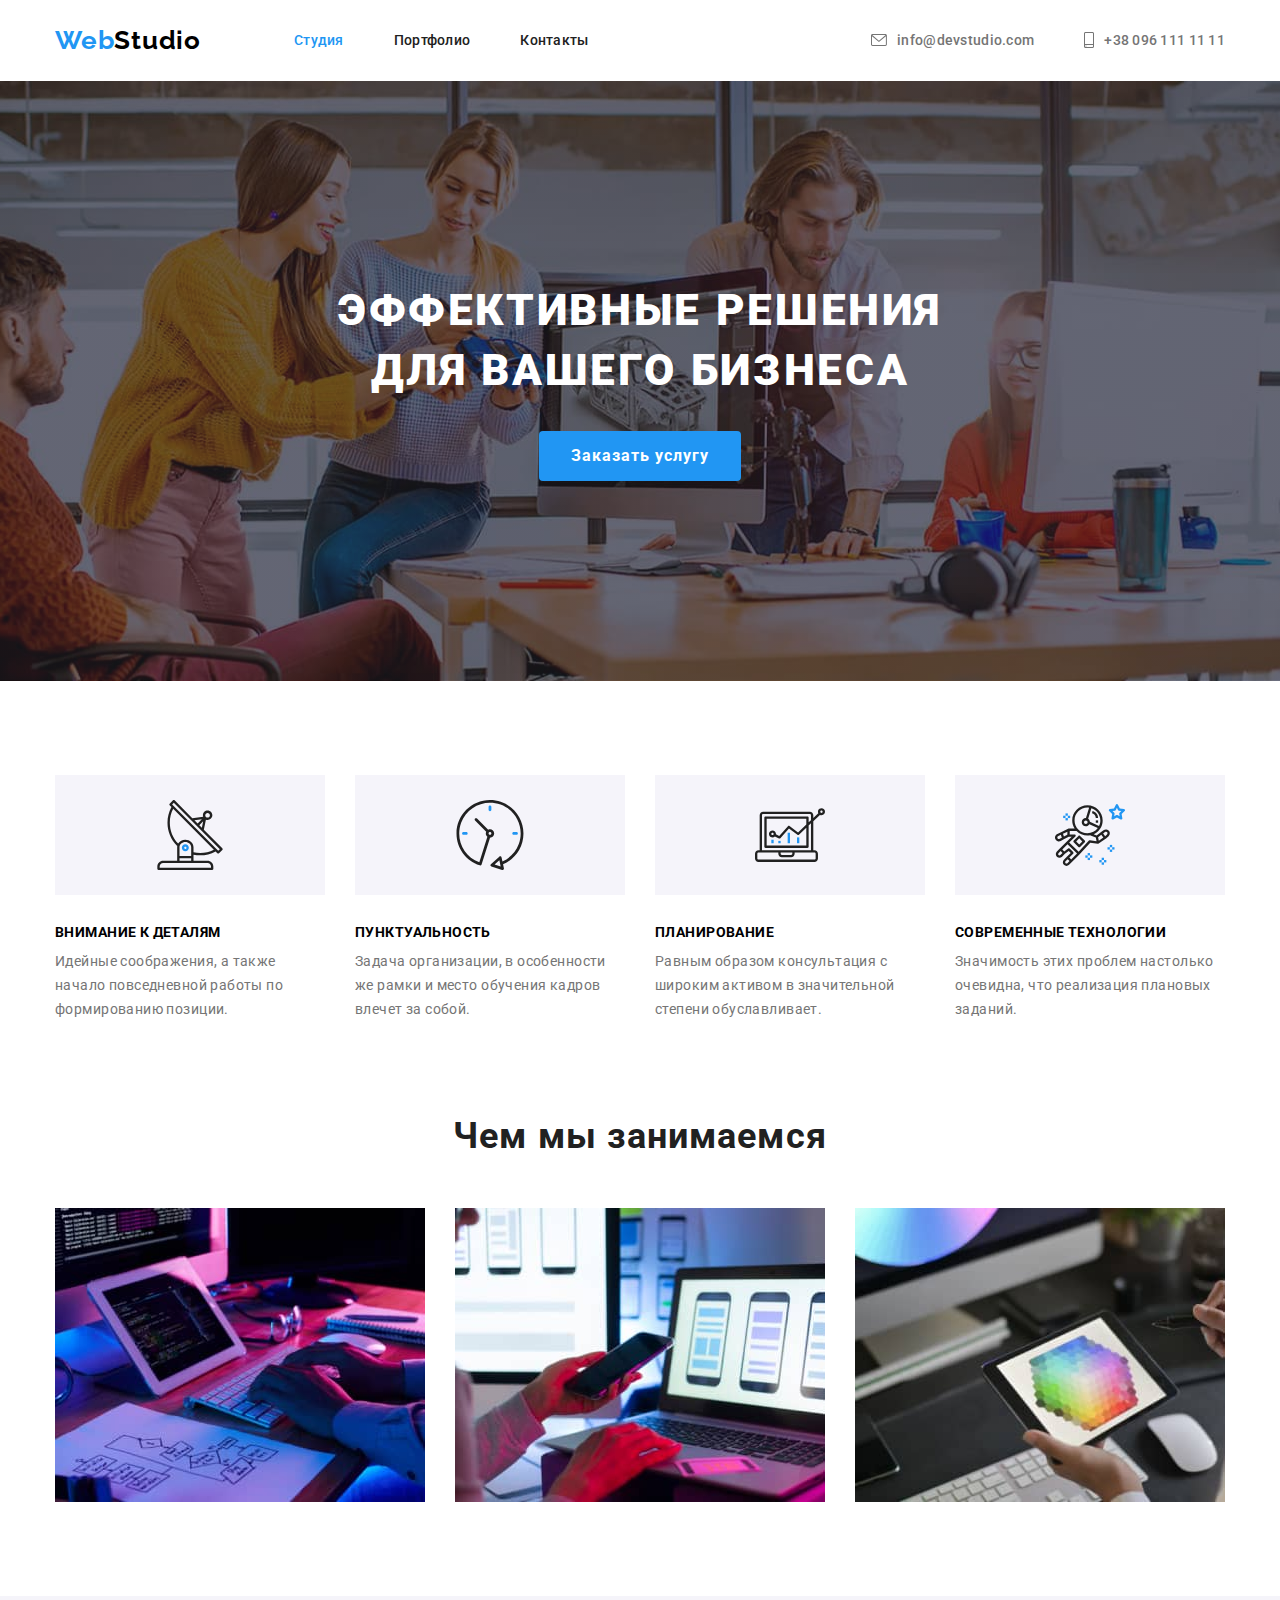
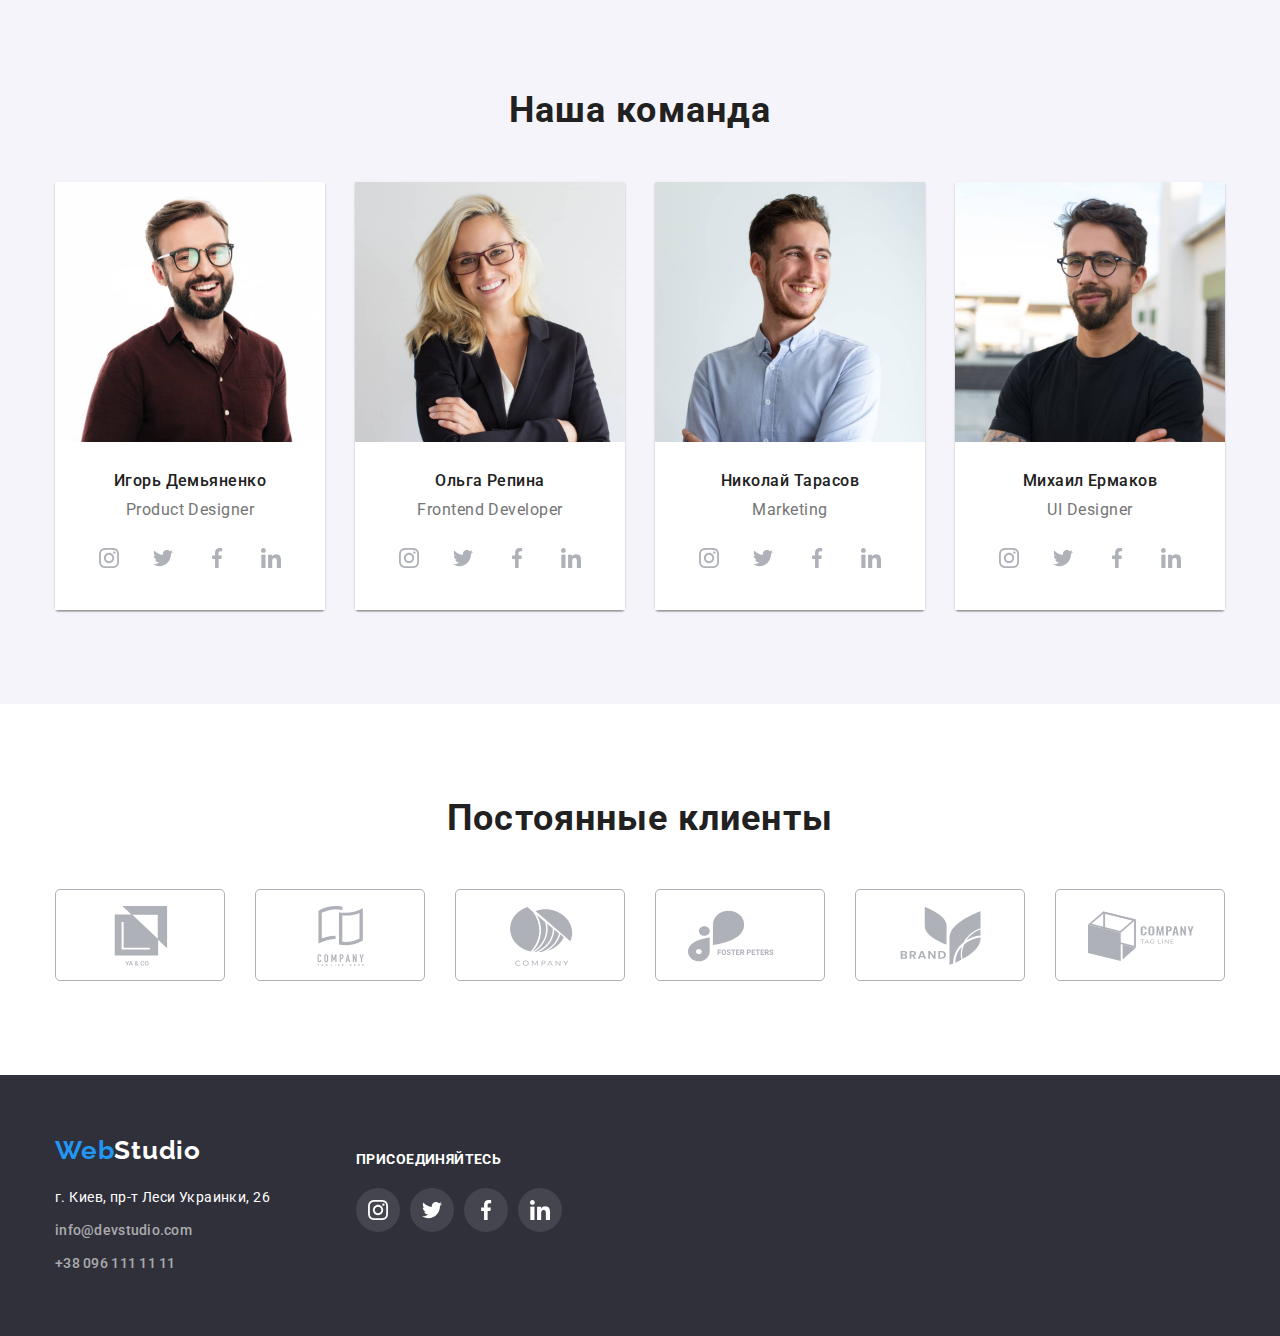
==== index.html @ ec40ec9d "copy files" ====
<!DOCTYPE html>
<html lang="ru">
  <head>
    <meta charset="UTF-8" />
    <meta http-equiv="X-UA-Compatible" content="IE=edge" />
    <meta name="viewport" content="width=device-width, initial-scale=1.0" />
    <link rel="preconnect" href="https://fonts.googleapis.com" />
    <link rel="preconnect" href="https://fonts.gstatic.com" crossorigin />
    <link
      href="https://fonts.googleapis.com/css2?family=Raleway:wght@700&family=Roboto:wght@400;500;700;900&display=swap"
      rel="stylesheet"
    />
    <title>Главная</title>
    <link
      rel="stylesheet"
      href="https://cdnjs.cloudflare.com/ajax/libs/modern-normalize/1.0.0/modern-normalize.min.css"
    />
    <link rel="stylesheet" href="./css/styles.css" />
  </head>
  <body class="body">
    <header class="header">
      <div class="container header_container">
        <a class="logo" lang="en" href="./index.html"
          ><span class="blue_logo">Web</span>Studio</a
        >

        <nav>
          <!-- Навигация -->
          <ul class="site_nav list">
            <li class="header_item">
              <a href="./index.html" class="link current">Студия</a>
            </li>
            <li class="header_item">
              <a href="./portfolio.html" class="link">Портфолио</a>
            </li>
            <li class="header_item"><a href="" class="link">Контакты</a></li>
          </ul>
        </nav>
        <div class="header_contacts">
          <ul class="site_nav list">
            <li class="header_mail">
              <a href="mailto:info@devstudio.com" class="link contacts_center">
                <svg class="header_mail_icon">
                  <use href="./images/sprite.svg#icon-mail"></use>
                </svg>
                info@devstudio.com</a
              >
            </li>
            <li class="header_tel">
              <a href="tel:+380961111111" class="link contacts_center">
                <svg class="header_tel_icon">
                  <use href="./images/sprite.svg#icon-tel"></use>
                </svg>
                +38 096 111 11 11</a
              >
            </li>
          </ul>
        </div>
      </div>
    </header>
    <main>
      <!-- Герой  -->

      <section class="hero">
        <div class="container hero_container">
          <h1 class="hero_header">Эффективные решения для вашего бизнеса</h1>
          <button type="button" class="button">Заказать услугу</button>
        </div>
      </section>

      <!-- Особенности  -->

      <section class="features">
        <div class="container">
          <h2 class="visually-hidden">Особенности</h2>
          <ul class="list feautures_list">
            <li class="feautures_item">
              <div class="feauture_icon_container">
                <svg class="feauture_icon">
                  <use href="./images/sprite.svg#icon-antenna-1"></use>
                </svg>
              </div>
              <h3 class="header3 features_header">Внимание к деталям</h3>
              <p class="features_desc">
                Идейные соображения, а также начало повседневной работы по
                формированию позиции.
              </p>
            </li>
            <li class="feautures_item">
              <div class="feauture_icon_container">
                <svg class="feauture_icon">
                  <use href="./images/sprite.svg#icon-clock-1"></use>
                </svg>
              </div>
              <h3 class="header3 features_header">Пунктуальность</h3>
              <p class="features_desc">
                Задача организации, в особенности же рамки и место обучения
                кадров влечет за собой.
              </p>
            </li>
            <li class="feautures_item">
              <div class="feauture_icon_container">
                <svg class="feauture_icon">
                  <use href="./images/sprite.svg#icon-diagram-1"></use>
                </svg>
              </div>
              <h3 class="header3 features_header">Планирование</h3>
              <p class="features_desc">
                Равным образом консультация с широким активом в значительной
                степени обуславливает.
              </p>
            </li>
            <li class="feautures_item">
              <div class="feauture_icon_container">
                <svg class="feauture_icon">
                  <use href="./images/sprite.svg#icon-astronaut-1"></use>
                </svg>
              </div>
              <h3 class="header3 features_header">Современные технологии</h3>
              <p class="features_desc">
                Значимость этих проблем настолько очевидна, что реализация
                плановых заданий.
              </p>
            </li>
          </ul>
        </div>
      </section>

      <!-- Услуги  -->

      <section class="services">
        <div class="container">
          <h2 class="header2">Чем мы занимаемся</h2>
          <ul class="list services_list">
            <li class="services_item">
              <img
                src="./images/service01.jpg"
                alt="Услуга 1"
                width="370"
                height="294"
              />
            </li>
            <li class="services_item">
              <img
                src="./images/service02.jpg"
                alt="Услуга 2"
                width="370"
                height="294"
              />
            </li>
            <li class="services_item">
              <img
                src="./images/service03.jpg"
                alt="Услуга 3"
                width="370"
                height="294"
              />
            </li>
          </ul>
        </div>
      </section>

      <!-- Команда  -->

      <section class="team">
        <div class="container team_section">
          <h2 class="header2">Наша команда</h2>
          <ul class="list team_list">
            <li class="team_list_item">
              <img
                src="./images/teamate01.jpg"
                alt="Teamate 1"
                width="270"
                height="260"
              />
              <div class="team_text">
                <h3 class="team_header">Игорь Демьяненко</h3>
                <p class="team_position">Product Designer</p>
                <ul class="social_list list">
                  <li class="social_item">
                    <a href="" class="social_link link">
                      <svg class="social_icon">
                        <use href="./images/sprite.svg#icon-instagram"></use>
                      </svg>
                    </a>
                  </li>
                  <li class="social_item">
                    <a href="" class="social_link link">
                      <svg class="social_icon">
                        <use href="./images/sprite.svg#icon-twitter"></use>
                      </svg>
                    </a>
                  </li>
                  <li class="social_item">
                    <a href="" class="social_link link">
                      <svg class="social_icon">
                        <use href="./images/sprite.svg#icon-facebook"></use>
                      </svg>
                    </a>
                  </li>
                  <li class="social_item">
                    <a href="" class="social_link link">
                      <svg class="social_icon">
                        <use href="./images/sprite.svg#icon-linkedin"></use>
                      </svg>
                    </a>
                  </li>
                </ul>
              </div>
            </li>
            <li class="team_list_item">
              <img
                src="./images/teamate02.jpg"
                alt="Teamate 2"
                width="270"
                height="260"
              />
              <div class="team_text">
                <h3 class="team_header">Ольга Репина</h3>
                <p class="team_position">Frontend Developer</p>
                <ul class="social_list list">
                  <li class="social_item">
                    <a href="" class="social_link link">
                      <svg class="social_icon">
                        <use href="./images/sprite.svg#icon-instagram"></use>
                      </svg>
                    </a>
                  </li>
                  <li class="social_item">
                    <a href="" class="social_link link">
                      <svg class="social_icon">
                        <use href="./images/sprite.svg#icon-twitter"></use>
                      </svg>
                    </a>
                  </li>
                  <li class="social_item">
                    <a href="" class="social_link link">
                      <svg class="social_icon">
                        <use href="./images/sprite.svg#icon-facebook"></use>
                      </svg>
                    </a>
                  </li>
                  <li class="social_item">
                    <a href="" class="social_link link">
                      <svg class="social_icon">
                        <use href="./images/sprite.svg#icon-linkedin"></use>
                      </svg>
                    </a>
                  </li>
                </ul>
              </div>
            </li>
            <li class="team_list_item">
              <img
                src="./images/teamate03.jpg"
                alt="Teamate 3"
                width="270"
                height="260"
              />
              <div class="team_text">
                <h3 class="team_header">Николай Тарасов</h3>
                <p class="team_position">Marketing</p>
                <ul class="social_list list">
                  <li class="social_item">
                    <a href="" class="social_link link">
                      <svg class="social_icon">
                        <use href="./images/sprite.svg#icon-instagram"></use>
                      </svg>
                    </a>
                  </li>
                  <li class="social_item">
                    <a href="" class="social_link link">
                      <svg class="social_icon">
                        <use href="./images/sprite.svg#icon-twitter"></use>
                      </svg>
                    </a>
                  </li>
                  <li class="social_item">
                    <a href="" class="social_link link">
                      <svg class="social_icon">
                        <use href="./images/sprite.svg#icon-facebook"></use>
                      </svg>
                    </a>
                  </li>
                  <li class="social_item">
                    <a href="" class="social_link link">
                      <svg class="social_icon">
                        <use href="./images/sprite.svg#icon-linkedin"></use>
                      </svg>
                    </a>
                  </li>
                </ul>
              </div>
            </li>
            <li class="team_list_item">
              <img
                src="./images/teamate04.jpg"
                alt="Teamate 4"
                width="270"
                height="260"
              />
              <div class="team_text">
                <h3 class="team_header">Михаил Ермаков</h3>
                <p class="team_position">UI Designer</p>
                <ul class="social_list list">
                  <li class="social_item">
                    <a href="" class="social_link link">
                      <svg class="social_icon">
                        <use href="./images/sprite.svg#icon-instagram"></use>
                      </svg>
                    </a>
                  </li>
                  <li class="social_item">
                    <a href="" class="social_link link">
                      <svg class="social_icon">
                        <use href="./images/sprite.svg#icon-twitter"></use>
                      </svg>
                    </a>
                  </li>
                  <li class="social_item">
                    <a href="" class="social_link link">
                      <svg class="social_icon">
                        <use href="./images/sprite.svg#icon-facebook"></use>
                      </svg>
                    </a>
                  </li>
                  <li class="social_item">
                    <a href="" class="social_link link">
                      <svg class="social_icon">
                        <use href="./images/sprite.svg#icon-linkedin"></use>
                      </svg>
                    </a>
                  </li>
                </ul>
              </div>
            </li>
          </ul>
        </div>
      </section>
    </main>

    <section class="clients">
      <div class="container">
        <h2 class="header2">Постоянные клиенты</h2>
        <ul class="list clients_list">
          <li class="clients_item">
            <button class="client_button" type="button">
              <svg class="client_icon" width="106px" height="60px">
                <use href="./images/sprite.svg#icon-company01"></use>
              </svg>
            </button>
          </li>
          <li class="clients_item">
            <button class="client_button">
              <svg class="client_icon" width="106px" height="60px">
                <use href="./images/sprite.svg#icon-company02"></use>
              </svg>
            </button>
          </li>
          <li class="clients_item">
            <button class="client_button">
              <svg class="client_icon" width="106px" height="60px">
                <use href="./images/sprite.svg#icon-company03"></use>
              </svg>
            </button>
          </li>
          <li class="clients_item">
            <button class="client_button">
              <svg class="client_icon" width="106px" height="60px">
                <use href="./images/sprite.svg#icon-company04"></use>
              </svg>
            </button>
          </li>
          <li class="clients_item">
            <button class="client_button">
              <svg class="client_icon" width="106px" height="60px">
                <use href="./images/sprite.svg#icon-company05"></use>
              </svg>
            </button>
          </li>
          <li class="clients_item">
            <button class="client_button">
              <svg class="client_icon" width="106px" height="60px">
                <use href="./images/sprite.svg#icon-company06"></use>
              </svg>
            </button>
          </li>
        </ul>
      </div>
    </section>

    <footer class="site_footer">
      <div class="container">
        <div class="footer_contacts">
          <a class="logo" lang="en" href="./index.html"
            ><span class="blue_logo">Web</span>Studio</a
          >
          <address>
            <p class="address">г. Киев, пр-т Леси Украинки, 26</p>
          </address>
          <ul class="site_nav list footer_contacts">
            <li class="footer_contacts_item">
              <a href="mailto:info@devstudio.com" class="link"
                >info@devstudio.com</a
              >
            </li>
            <li>
              <a href="tel:+380961111111" class="link">+38 096 111 11 11</a>
            </li>
          </ul>
        </div>
        <div class="social_footer">
          <p class="header3">присоединяйтесь</p>
          <ul class="social_list list">
            <li class="social_item">
              <a href="" class="social_link link">
                <svg class="social_icon">
                  <use href="./images/sprite.svg#icon-instagram"></use>
                </svg>
              </a>
            </li>
            <li class="social_item">
              <a href="" class="social_link link">
                <svg class="social_icon">
                  <use href="./images/sprite.svg#icon-twitter"></use>
                </svg>
              </a>
            </li>
            <li class="social_item">
              <a href="" class="social_link link">
                <svg class="social_icon">
                  <use href="./images/sprite.svg#icon-facebook"></use>
                </svg>
              </a>
            </li>
            <li class="social_item">
              <a href="" class="social_link link">
                <svg class="social_icon">
                  <use href="./images/sprite.svg#icon-linkedin"></use>
                </svg>
              </a>
            </li>
          </ul>
        </div>
      </div>
    </footer>
  </body>
</html>
---- css/styles.css ----
:root {
  --white: #fff;
  --black: #000;
  --grey: #757575;
  --icon_grey: #afb1b8;
  --blue: #2196f3;
  --dark_bg: #2f303a;
  --dark_text: #212121;
  --button_grey: #f5f4fa;
}

p,
h1,
h2,
h3 {
  margin: 0;
}

ul {
  margin: 0;
  padding-left: 0;
}

img {
  display: block;
  max-width: 100%;
  height: auto;
}

/* common */

.body {
  color: var(--grey);
  font-family: roboto;
  font-size: 14px;
  font-weight: 400;
}

.list {
  list-style: none;
}

.visually-hidden {
  position: absolute;
  width: 1px;
  height: 1px;
  margin: -1px;
  padding: 0;
  overflow: hidden;
  border: 0;
  clip: rect(0 0 0 0);
}

.container {
  margin: 0 auto;
  padding-left: 15px;
  padding-right: 15px;
  width: 1200px;
  box-sizing: border-box;
}

/* header */

.logo {
  color: var(--black);
  font-family: raleway;
  font-size: 26px;
  font-weight: 700;
  text-decoration: none;
  font-style: normal;
  line-height: 1.19;
  letter-spacing: 0.03em;
  margin-right: 93px;
}

.blue_logo {
  color: var(--blue);
}

.header {
  display: flex;
}

.header_border {
  border-bottom: 1px solid #ececec;
}

.header_container {
  padding-top: 25px;
  padding-bottom: 25px;
  display: flex;
  align-items: center;
  padding-left: 15px;
  padding-right: 15px;
}

.header_item:not(:last-child) {
  margin-right: 50px;
}

.header_contacts {
  margin-left: auto;
}

.contacts_center {
  display: flex;
  align-items: center;
}

.header_mail {
  margin-right: 50px;
}

.header_mail_icon {
  display: inline-block;
  content: "";
  width: 16px;
  height: 12px;
  fill: currentColor;
  margin-right: 10px;
}

.header_tel_icon {
  display: inline-block;
  content: "";
  width: 10px;
  height: 16px;
  fill: currentColor;
  margin-right: 10px;
}

.site_nav {
  font-style: normal;
  font-weight: 500;
  font-size: 14px;
  line-height: 1.71;
  letter-spacing: 0.02em;
  display: flex;
}

.site_nav .link {
  color: var(--dark_text);
  text-decoration: none;
}

.header_contacts .link {
  color: var(--grey);
}

.site_nav .link:hover,
.site_nav .link:focus {
  color: var(--blue);
}

.site_nav .link.current {
  color: var(--blue);
}

.hero_header {
  text-transform: uppercase;
  font-family: Roboto;
  font-style: normal;
  font-weight: 900;
  font-size: 44px;
  line-height: 1.36;
  letter-spacing: 0.06em;
  margin-bottom: 30px;
}

.header2 {
  color: var(--dark_text);
  font-style: normal;
  font-weight: 700;
  font-size: 36px;
  line-height: 1.16;
  text-align: center;
  letter-spacing: 0.03em;
  margin-bottom: 50px;
}

/* hero section */

.hero {
  background-image: linear-gradient(
      rgba(47, 48, 58, 0.4),
      rgba(47, 48, 58, 0.4)
    ),
    url(../images/hero_bg.jpg);
  background-repeat: no-repeat;
  background-position: center;
  background-size: cover;
  background-color: var(--dark_bg);
  margin-left: auto;
  margin-right: auto;
  max-width: 1600px;
  color: var(--white);
  padding-top: 200px;
  padding-bottom: 200px;
  text-align: center;
}

.hero_container {
  margin: 0 auto;
  max-width: 696px;
}

.button {
  padding: 10px 32px;
  font-style: normal;
  font-size: 16px;
  line-height: 1.87;
  text-align: center;
  letter-spacing: 0.06em;
  color: var(--white);
  background-color: var(--blue);
  font-weight: 700;
  cursor: pointer;
  border-radius: 4px;
  border-width: 0;
}

/* features section*/

.features {
  padding-top: 94px;
  min-width: 1170px;
  text-align: left;
  margin: 0 auto;
}

.features_header {
  margin-bottom: 10px;
}

.feautures_list {
  display: flex;
  margin-left: -30px;
}

.feauture_icon_container {
  display: flex;
  justify-content: center;
  align-items: center;
  width: 270px;
  height: 120px;
  margin-bottom: 30px;
  background-color: var(--button_grey);
}

.feauture_icon {
  width: 70px;
  height: 70px;
}

.feautures_item {
  flex-basis: calc(100% / 4 * 30px);
  margin-left: 30px;
}

.header3 {
  color: var(--black);
  font-weight: 700;
  text-transform: uppercase;
  font-style: normal;
  font-size: 14px;
  line-height: 1.14;
  letter-spacing: 0.03em;
}

.features_desc {
  font-style: normal;
  font-weight: normal;
  font-size: 14px;
  line-height: 1.71;
  letter-spacing: 0.03em;
  max-width: 270px;
}

/* services */

.services {
  padding-top: 94px;
  padding-bottom: 94px;
}

.services_list {
  display: flex;
}

.services_item:not(:last-child) {
  margin-right: 30px;
}

/* team section */

.team {
  color: var(--grey);
  background-color: #f5f4fa;
  font-size: 16px;
  padding-top: 94px;
  padding-bottom: 94px;
}

/* .team_section {
} */

.team_list {
  display: flex;
  margin-right: -30px;
}

.team_list_item {
  width: calc((100% - 120px) / 4);
  box-shadow: 0px 1px 3px rgba(0, 0, 0, 0.12), 0px 1px 1px rgba(0, 0, 0, 0.14),
    0px 2px 1px rgba(0, 0, 0, 0.2);
  border-radius: 0px 0px 4px 4px;
}

.team_list_item:not(:last-child) {
  margin-right: 30px;
}

.team_header {
  color: var(--dark_text);
  text-transform: none;
  font-style: normal;
  font-weight: 500;
  font-size: 16px;
  line-height: 1.18;
  text-align: center;
  letter-spacing: 0.03em;
  margin-bottom: 10px;
}

.team_position {
  color: var(--grey);
  font-style: normal;
  font-weight: 400;
  font-size: 16px;
  line-height: 1.18;
  text-align: center;
  letter-spacing: 0.03em;
  margin-bottom: 16px;
}

.team .header3 {
  color: var(--dark_text);
  text-transform: none;
  font-size: 16px;
}

.team_text {
  padding: 30px;
  background: var(--white);
}

.social_list {
  display: flex;
  justify-content: center;
}

.social_item {
  width: 44px;
  height: 44px;
}

.social_item + .social_item {
  margin-left: 10px;
}

.social_link {
  display: flex;
  align-items: center;
  justify-content: center;
  width: 100%;
  height: 100%;
  border-radius: 50%;
  background-color: var(--white);
}

.social_link:hover,
.social_link:focus {
  background-color: var(--blue);
}

.social_link:hover .social_icon,
.social_link:focus .social_icon {
  fill: var(--white);
}

.social_icon {
  fill: var(--icon_grey);
  width: 20px;
  height: 20px;
}

/* clients section */

.clients {
  padding-top: 94px;
  padding-bottom: 94px;
}

.client_button {
  padding: 16px 32px;
  width: 170px;
  height: 92px;
  border: 1px solid #afb1b8;
  border-radius: 5px;
  fill: var(--icon_grey);
  background-color: var(--white);
  cursor: pointer;
}

.client_icon {
  display: flex;
  justify-content: center;
  align-items: center;
}

.client_button:hover,
.client_button:focus {
  fill: var(--blue);
  border: 1px solid var(--blue);
}

.clients_list {
  display: flex;
}

.clients_item:not(:last-child) {
  padding-right: 30px;
}

/* footer section */

.site_footer {
  background-color: var(--dark_bg);
  color: var(--white);
  padding-top: 60px;
  padding-bottom: 60px;
}

.site_footer .container {
  display: flex;
}

.social_footer .header3 {
  display: block;
  padding-top: 17px;
  color: var(--white);
  margin-bottom: 20px;
}

.footer_contacts {
  display: block;
  width: 231px;
  margin-right: 70px;
}

.social_footer {
  width: 206px;
}

.social_footer .social_link {
  background: rgba(255, 255, 255, 0.1);
}

.social_footer .social_icon {
  fill: var(--white);
}

.social_footer .social_link:hover,
.social_footer .social_link:focus {
  background-color: var(--blue);
}

.footer_contacts_item {
  margin-bottom: 9px;
}

.site_footer .logo {
  color: var(--white);
}

.site_footer .link {
  color: rgba(255, 255, 255, 0.6);
  text-decoration: none;
}

.address {
  margin-top: 20px;
  margin-bottom: 9px;
  font-style: normal;
  font-weight: 400;
  font-size: 14px;
  line-height: 1.71;
  letter-spacing: 0.03em;
}

/* portfolio page */

.portfolio {
  padding-top: 94px;
  padding-bottom: 94px;
}

.port_buttons {
  display: flex;
  justify-content: center;
  margin-bottom: 50px;
}

.port_buttons_item:not(:last-child) {
  margin-right: 8px;
}

.port_button {
  color: var(--dark_text);
  background-color: var(--button_grey);
  font-family: Roboto;
  font-style: normal;
  font-weight: 500;
  font-size: 16px;
  line-height: 1.62;
  text-align: center;
  letter-spacing: 0.03em;
  cursor: pointer;
  border: 0px;
  border-radius: 4px;
  padding: 6px 22px 6px 22px;
}

.port_button.current {
  color: var(--white);
  background-color: var(--blue);
}

.port_button:hover,
.port_button:focus {
  box-shadow: 0px 3px 1px rgba(0, 0, 0, 0.1), 0px 1px 2px rgba(0, 0, 0, 0.08),
    0px 2px 2px rgba(0, 0, 0, 0.12);
  cursor: pointer;
}

.gal_list {
  display: flex;
  flex-wrap: wrap;
  margin-left: -30px;
  margin-bottom: -30px;
}

.gal_list_item {
  box-sizing: border-box;
  margin-left: 30px;
  margin-bottom: 30px;
  flex-basis: calc((100% - 90px) / 3);
  border-left: 1px solid #eeeeee;
  border-right: 1px solid #eeeeee;
  border-bottom: 1px solid #eeeeee;
}

.gal_list_link:hover,
.gal_list_link:focus {
  display: block;
  box-shadow: 0px 1px 1px rgba(0, 0, 0, 0.12), 0px 4px 4px rgba(0, 0, 0, 0.06),
    1px 4px 6px rgba(0, 0, 0, 0.16);
}

.gal_list_text {
  padding: 20px 24px;
}

.gal_header {
  font-style: normal;
  font-weight: 700;
  font-size: 16px;
  line-height: 2;
  letter-spacing: 0.03em;
  color: var(--dark_text);
}

.gal_sub_header {
  font-style: normal;
  font-weight: 400;
  font-size: 16px;
  line-height: 1.87;
  letter-spacing: 0.03em;
  color: var(--grey);
}
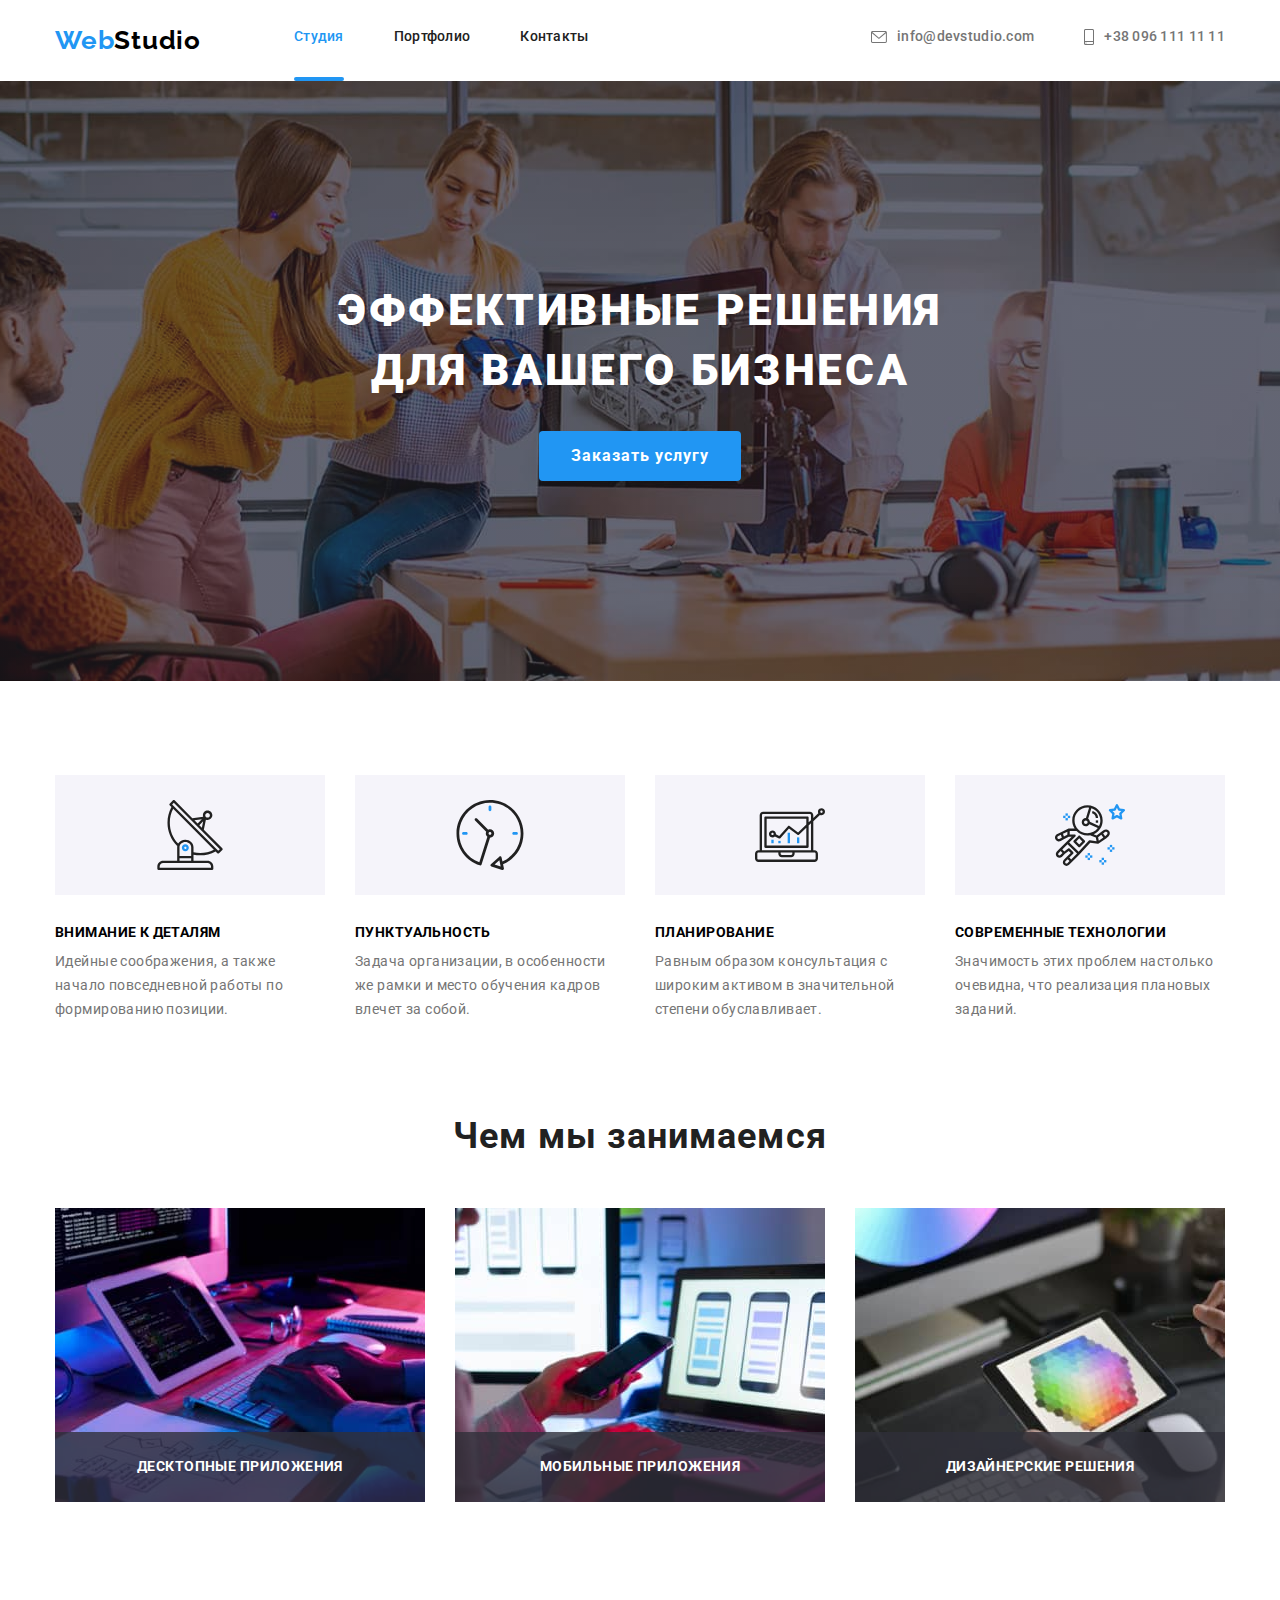
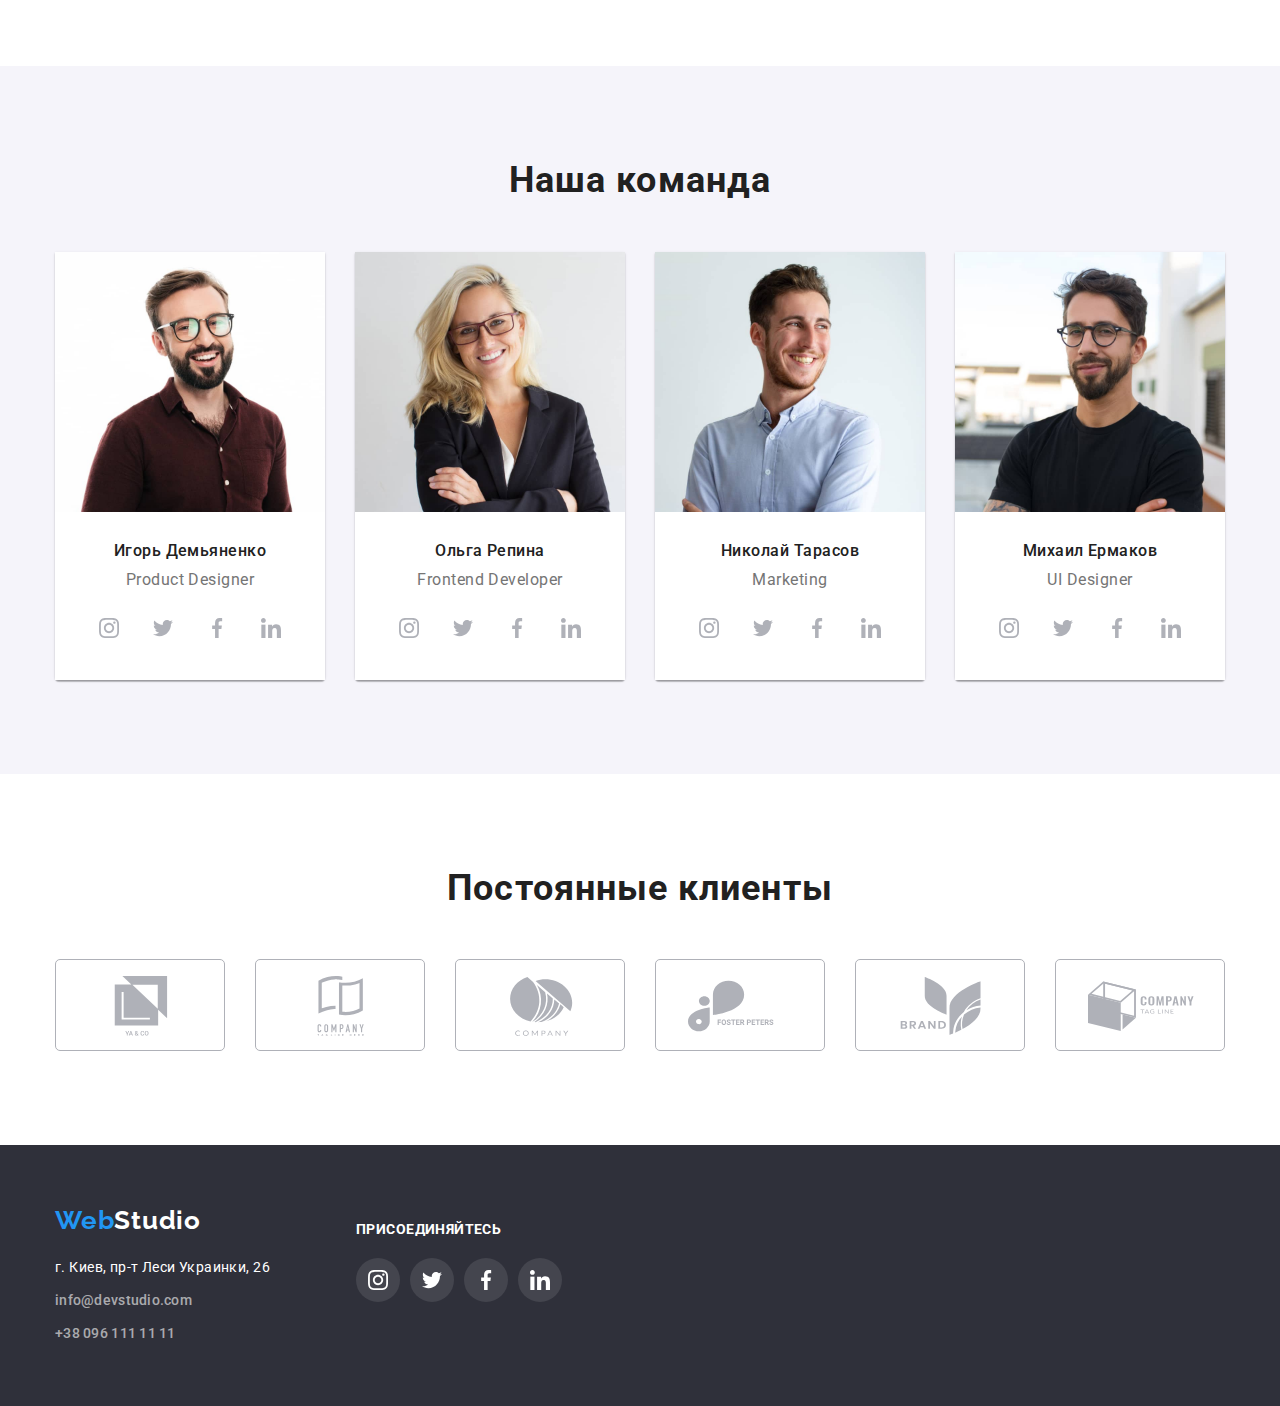
==== commit 60725a30: "save" ====
--- a/index.html
+++ b/index.html
@@ -139,6 +139,9 @@
                 width="370"
                 height="294"
               />
+              <div class="service_block">
+                <p class="header3">Десктопные приложения</p>
+              </div>
             </li>
             <li class="services_item">
               <img
@@ -147,6 +150,9 @@
                 width="370"
                 height="294"
               />
+              <div class="service_block">
+                <p class="header3">Мобильные приложения</p>
+              </div>
             </li>
             <li class="services_item">
               <img
@@ -155,6 +161,9 @@
                 width="370"
                 height="294"
               />
+              <div class="service_block">
+                <p class="header3">Дизайнерские решения</p>
+              </div>
             </li>
           </ul>
         </div>
--- a/css/styles.css
+++ b/css/styles.css
@@ -71,6 +71,7 @@
   line-height: 1.19;
   letter-spacing: 0.03em;
   margin-right: 93px;
+  margin-bottom: 25px;
 }
 
 .blue_logo {
@@ -87,7 +88,6 @@
 
 .header_container {
   padding-top: 25px;
-  padding-bottom: 25px;
   display: flex;
   align-items: center;
   padding-left: 15px;
@@ -100,6 +100,7 @@
 
 .header_contacts {
   margin-left: auto;
+  margin-bottom: 32px;
 }
 
 .contacts_center {
@@ -153,7 +154,20 @@
 }
 
 .site_nav .link.current {
+  display: flex;
+  flex-direction: column;
+  align-items: center;
   color: var(--blue);
+}
+
+.link.current::after {
+  display: block;
+  content: "";
+  width: 100%;
+  height: 4px;
+  margin-top: 28px;
+  background-color: #2196f3;
+  border-radius: 2px;
 }
 
 .hero_header {
@@ -291,6 +305,22 @@
   margin-right: 30px;
 }
 
+.service_block {
+  width: 370px;
+  height: 70px;
+  background: rgba(47, 48, 58, 0.8);
+  display: flex;
+  justify-content: center;
+  align-items: center;
+  mix-blend-mode: normal;
+  position: relative;
+  bottom: 70px;
+}
+
+.service_block .header3 {
+  color: var(--white);
+}
+
 /* team section */
 
 .team {
@@ -560,8 +590,13 @@
   border-bottom: 1px solid #eeeeee;
 }
 
+.gal_list_link {
+  text-decoration: none;
+}
+
 .gal_list_link:hover,
 .gal_list_link:focus {
+  transform: translatex(0);
   display: block;
   box-shadow: 0px 1px 1px rgba(0, 0, 0, 0.12), 0px 4px 4px rgba(0, 0, 0, 0.06),
     1px 4px 6px rgba(0, 0, 0, 0.16);
@@ -588,3 +623,35 @@
   letter-spacing: 0.03em;
   color: var(--grey);
 }
+
+.gal_image {
+  position: relative;
+  overflow: hidden;
+}
+
+.gal_image:hover .gal_overlay,
+.gal_image:focus .gal_overlay {
+  transform: translatey(0);
+}
+
+.gal_overlay {
+  position: absolute;
+  top: 0;
+  left: 0;
+  width: 100%;
+  height: 100%;
+  padding: 63px 24px;
+  background: rgba(33, 150, 243, 0.9);
+  transform: translatey(100%);
+  transition: transform 250ms ease;
+}
+
+.gal_overlay > p {
+  color: var(--white);
+  font-family: Roboto;
+  font-style: normal;
+  font-weight: normal;
+  font-size: 18px;
+  line-height: 1.56;
+  letter-spacing: 0.03em;
+}
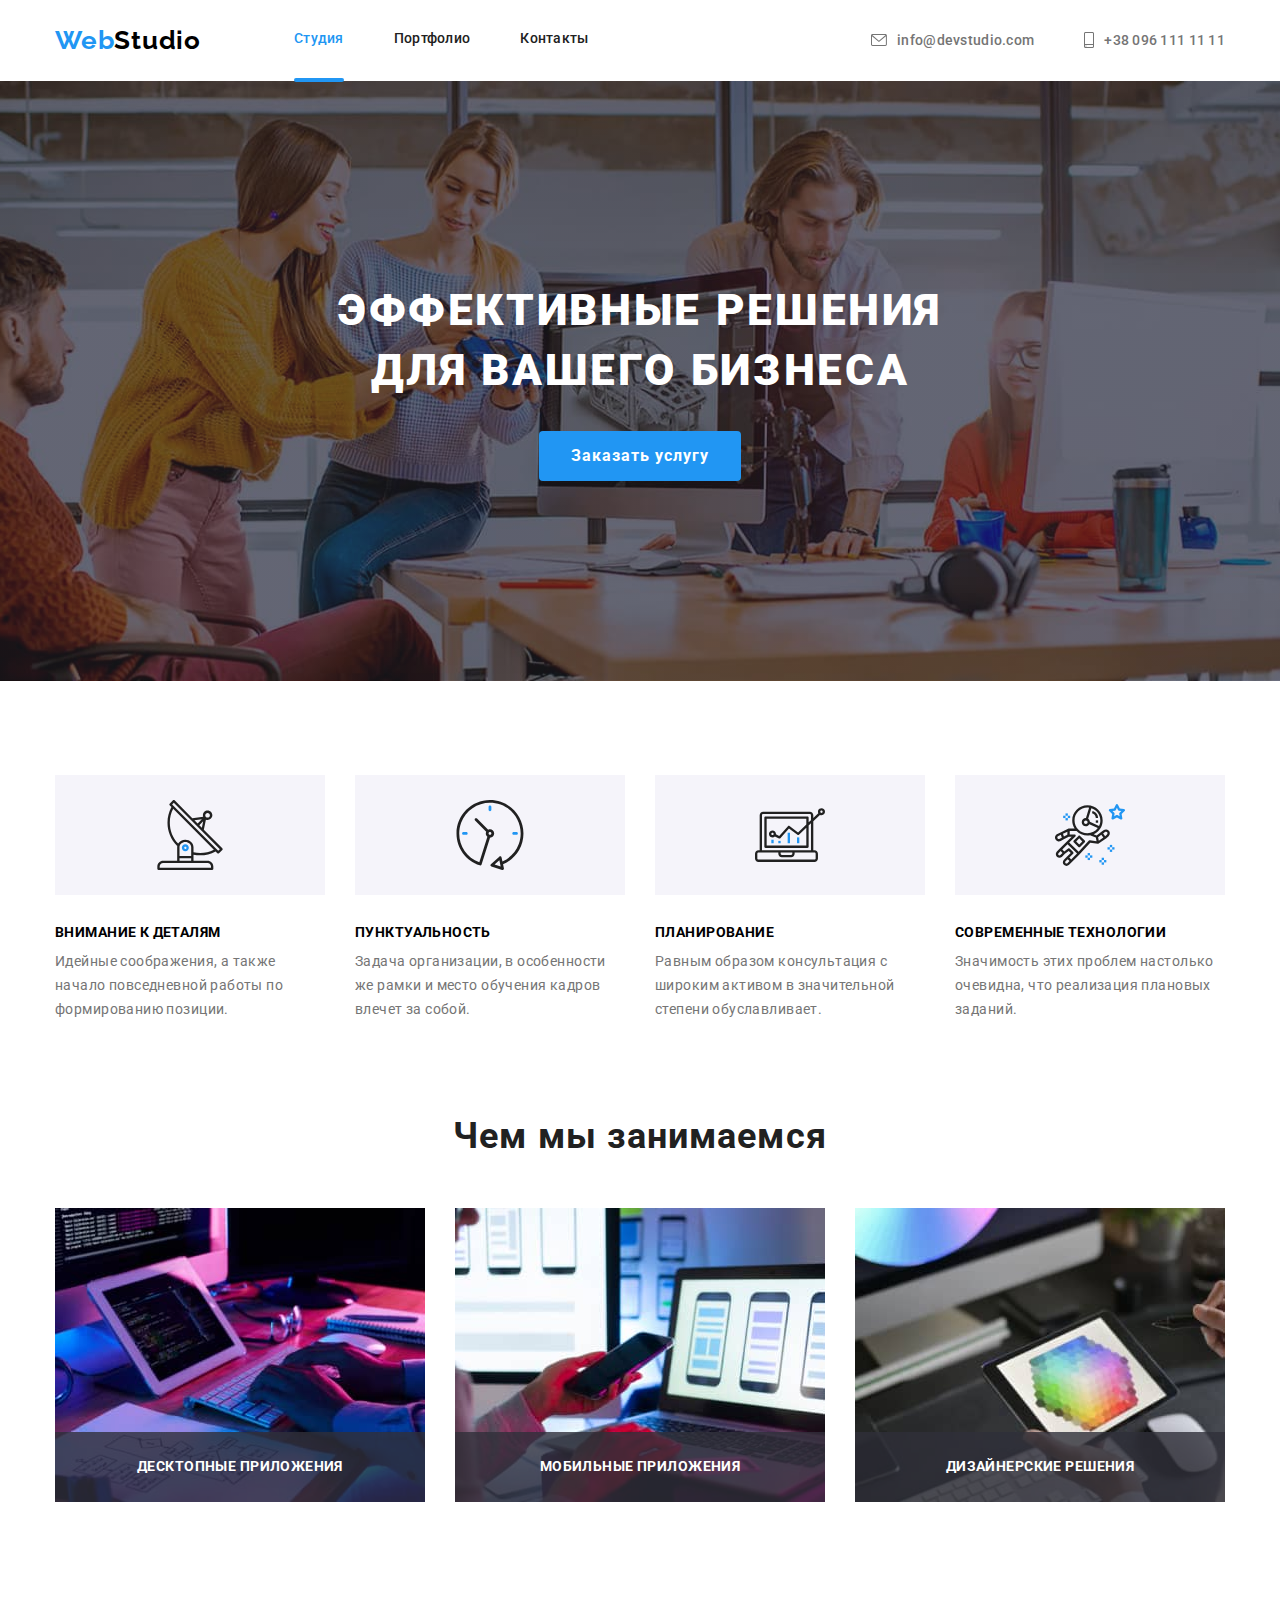
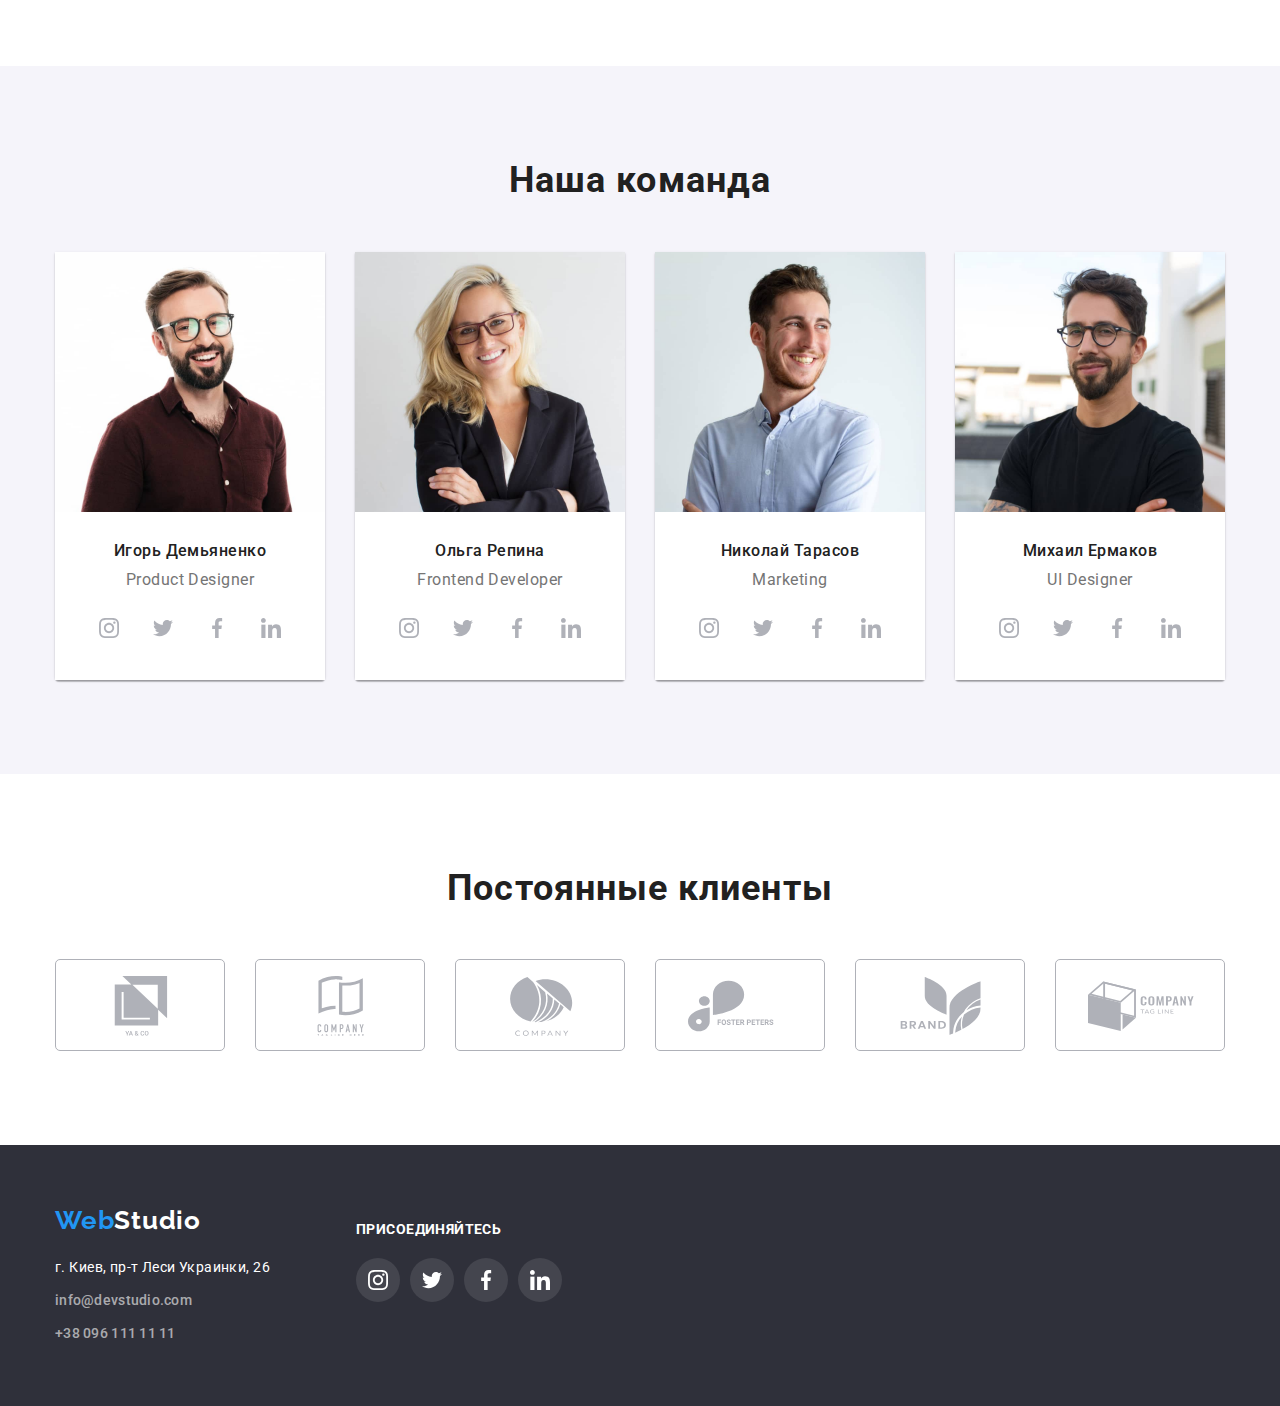
==== commit 02afb39d: "modal" ====
--- a/index.html
+++ b/index.html
@@ -64,7 +64,9 @@
       <section class="hero">
         <div class="container hero_container">
           <h1 class="hero_header">Эффективные решения для вашего бизнеса</h1>
-          <button type="button" class="button">Заказать услугу</button>
+          <button type="button" class="button" data-modal-open>
+            Заказать услугу
+          </button>
         </div>
       </section>
 
@@ -453,5 +455,15 @@
         </div>
       </div>
     </footer>
+    <div class="backdrop is-hidden" data-modal>
+      <div class="modal">
+        <button type="button" class="modal_close" data-modal-close>
+          <svg class="modal_close_icon">
+            <use href="./images/sprite.svg#icon-close"></use>
+          </svg>
+        </button>
+      </div>
+    </div>
+    <script src="./js/modal.js"></script>
   </body>
 </html>
--- a/css/styles.css
+++ b/css/styles.css
@@ -71,7 +71,7 @@
   line-height: 1.19;
   letter-spacing: 0.03em;
   margin-right: 93px;
-  margin-bottom: 25px;
+  /* margin-bottom: 25px; */
 }
 
 .blue_logo {
@@ -92,6 +92,7 @@
   align-items: center;
   padding-left: 15px;
   padding-right: 15px;
+  padding-bottom: 25px;
 }
 
 .header_item:not(:last-child) {
@@ -100,7 +101,7 @@
 
 .header_contacts {
   margin-left: auto;
-  margin-bottom: 32px;
+  /* margin-bottom: 32px; */
 }
 
 .contacts_center {
@@ -142,6 +143,7 @@
 .site_nav .link {
   color: var(--dark_text);
   text-decoration: none;
+  transition: color, 250ms, cubic-bezier(0.4, 0, 0.2, 1);
 }
 
 .header_contacts .link {
@@ -161,11 +163,12 @@
 }
 
 .link.current::after {
+  position: relative;
   display: block;
   content: "";
   width: 100%;
   height: 4px;
-  margin-top: 28px;
+  top: 28px;
   background-color: #2196f3;
   border-radius: 2px;
 }
@@ -405,12 +408,14 @@
   width: 100%;
   height: 100%;
   border-radius: 50%;
-  background-color: var(--white);
+  background: var(--white);
+  transition: fill 250ms cubic-bezier(0.4, 0, 0.2, 1),
+    background 250ms cubic-bezier(0.4, 0, 0.2, 1);
 }
 
 .social_link:hover,
 .social_link:focus {
-  background-color: var(--blue);
+  background: var(--blue);
 }
 
 .social_link:hover .social_icon,
@@ -422,6 +427,7 @@
   fill: var(--icon_grey);
   width: 20px;
   height: 20px;
+  transition: fill 250ms cubic-bezier(0.4, 0, 0.2, 1);
 }
 
 /* clients section */
@@ -440,6 +446,8 @@
   fill: var(--icon_grey);
   background-color: var(--white);
   cursor: pointer;
+  transition: fill 250ms cubic-bezier(0.4, 0, 0.2, 1),
+    border 250ms cubic-bezier(0.4, 0, 0.2, 1);
 }
 
 .client_icon {
@@ -494,6 +502,7 @@
 
 .social_footer .social_link {
   background: rgba(255, 255, 255, 0.1);
+  transition: background 250ms cubic-bezier(0.4, 0, 0.2, 1);
 }
 
 .social_footer .social_icon {
@@ -502,7 +511,7 @@
 
 .social_footer .social_link:hover,
 .social_footer .social_link:focus {
-  background-color: var(--blue);
+  background: var(--blue);
 }
 
 .footer_contacts_item {
@@ -559,6 +568,7 @@
   border: 0px;
   border-radius: 4px;
   padding: 6px 22px 6px 22px;
+  transition: box-shadow 250ms cubic-bezier(0.4, 0, 0.2, 1);
 }
 
 .port_button.current {
@@ -592,6 +602,7 @@
 
 .gal_list_link {
   text-decoration: none;
+  transition: box-shadow 250ms cubic-bezier(0.4, 0, 0.2, 1);
 }
 
 .gal_list_link:hover,
@@ -629,8 +640,8 @@
   overflow: hidden;
 }
 
-.gal_image:hover .gal_overlay,
-.gal_image:focus .gal_overlay {
+.gal_list_link:hover .gal_overlay,
+.gal_list_link:focus .gal_overlay {
   transform: translatey(0);
 }
 
@@ -655,3 +666,57 @@
   line-height: 1.56;
   letter-spacing: 0.03em;
 }
+
+.backdrop {
+  position: fixed;
+  width: 100vw;
+  height: 100vh;
+  background: rgba(0, 0, 0, 0.2);
+  top: 0;
+  display: flex;
+  align-items: center;
+  justify-content: center;
+  transition: opacity 250ms cubic-bezier(0.4, 0, 0.2, 1),
+    visibility 250ms cubic-bezier(0.4, 0, 0.2, 1);
+}
+
+.backdrop.is-hidden {
+  opacity: 0;
+  visibility: hidden;
+  pointer-events: none;
+}
+
+.backdrop.is-hidden .modal {
+  transform: scale(2);
+}
+
+.modal {
+  position: relative;
+  width: 528px;
+  min-height: 581px;
+  background: var(--white);
+  box-shadow: 0px 1px 3px rgba(0, 0, 0, 0.12), 0px 1px 1px rgba(0, 0, 0, 0.14),
+    0px 2px 1px rgba(0, 0, 0, 0.2);
+  border-radius: 4px;
+  transform: scale(1);
+  transition: transform 300ms ease;
+}
+
+.modal_close {
+  position: absolute;
+  right: 10px;
+  top: 10px;
+  background: #ffffff;
+  border: 1px solid rgba(0, 0, 0, 0.1);
+  border-radius: 50%;
+  width: 30px;
+  height: 30px;
+  display: flex;
+  justify-content: center;
+  align-items: center;
+}
+.modal_close_icon {
+  content: "";
+  width: 11px;
+  height: 11px;
+}
